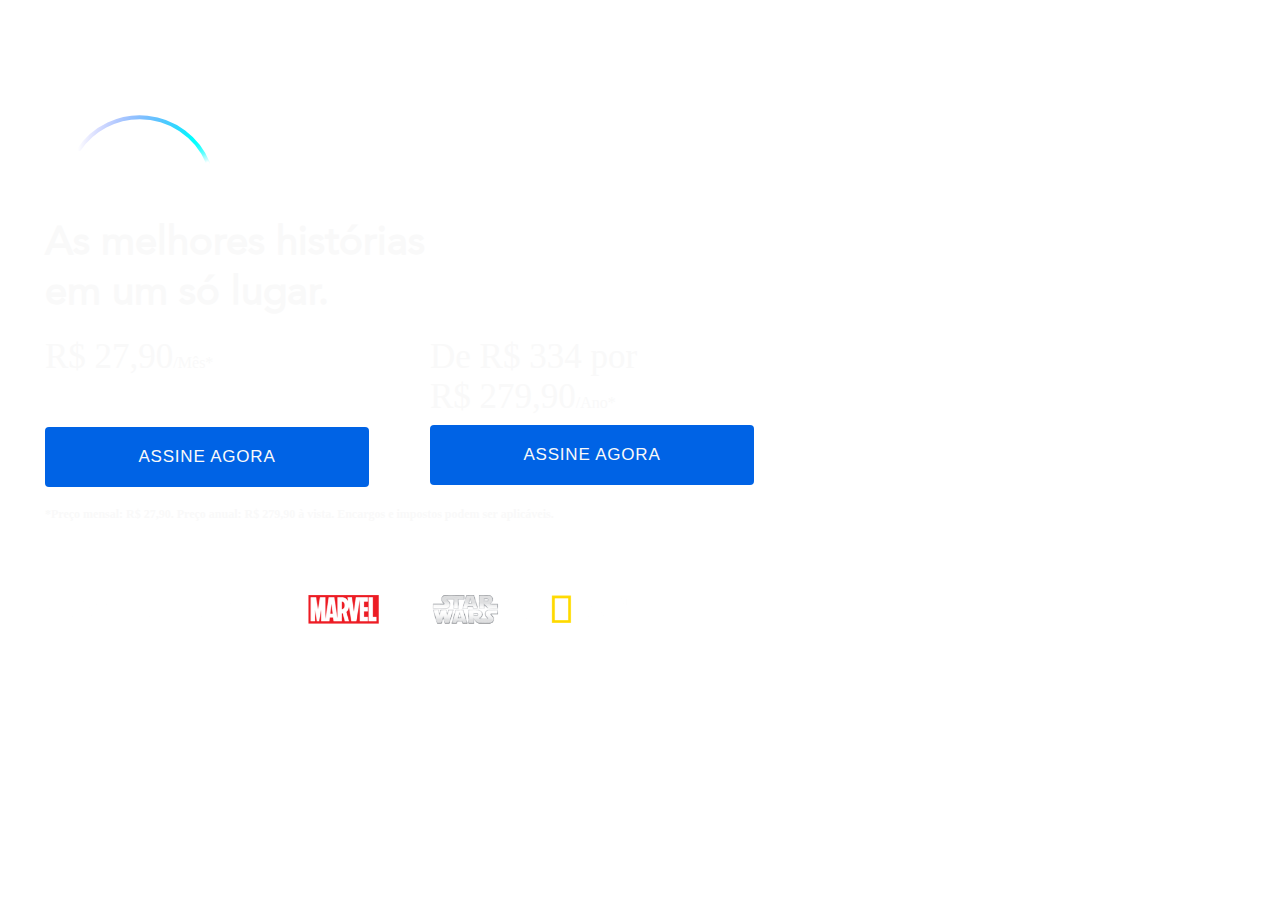
==== Design Clonados/DisneyPlus/index.html @ efe99da7 "Iniciando Clonagem do site da DisneyPlus" ====
<!DOCTYPE html>
<html lang="pt-br">
<head>
    <meta charset="UTF-8">
    <meta http-equiv="X-UA-Compatible" content="IE=edge">
    <meta name="viewport" content="width=device-width, initial-scale=1.0">
    <title>Disney+ | O melhor da Disney, Marvel, Pixar, Star Wars e National Geographic em um só lugar.</title>
    <link rel="shortcut icon" href="https://prod-static.disney-plus.net/us-west-2/prod/disneyplus/favicons/favicon.ico">
    <link rel="stylesheet" href="style.css">
</head>
<body>
    <header></header>
    
    <div class="container-herois">
        <img class="logo" src="img/logo-nopad.svg" alt="logo-disney">
        <h1>As melhores histórias em um só lugar.</h1>
        <div class="container-preços">
            <div class="mensal">
                <span>R$ 27,90</span>/Mês*
                <button class="assinar">Assine agora</button>
            </div>
            <div class="anual">
                <span>De R$ 334 por R$ 279,90</span>/Ano*
                    <button  class="assinar">Assine agora</button>
            </div>
        </div>
        <h4>*Preço mensal: R$ 27,90. Preço anual: R$ 279,90 à vista. Encargos e impostos podem ser aplicáveis.</h4>
        <img class="franchise" src="img/disney-franchise-logos.png" alt="logos da disney">
    </div>
</body>
</html>
---- Design Clonados/DisneyPlus/style.css ----
@font-face {
    font-family: "Avenir Roman";
    src: url(img/avenir-roman.ttf);
}

*{
    margin: 0;
    padding: 0;
    /* background-color: #040714; */
}
 
body{
    margin-top: 30px;
    color: #f9f9f9;
    background: url('https://cannonball-cdn.bamgrid.com/assets/originals/5BrandsNew_Desktop_BPO_(1)-1.jpg') no-repeat top center;
    background-size: cover;
}

.logo{
    max-width: 180px;
}

.container-herois{
    padding-left: 45px;
    margin-top: 115px;

    /* display: grid;
    align-items: center;
    justify-content: center; */
}

.franchise{
    margin-top: 30px;
    max-width: 600px;
}

.container-preços{
    display: flex;
    margin: 20px;
    margin-left: 0;
}

.mensal{
    width: 350px;
    margin-right: 35px;
}

.mensal span{
    font-size: 35px;
    font-weight: 400;   
}

.mensal button{
    width: 700px;
    height: 60px;
    margin-top: 50px;
    background-color: #0063E5;
    color: #f9f9f9;
    border: 1px solid transparent;
    letter-spacing: .8px;
    font-size: 17px;
    padding: 11.5px 12px;
    text-transform: uppercase;
    cursor: pointer;
    border-radius: 4px;
    box-sizing: border-box;
    vertical-align: middle;
    font-weight: 400;   
}

.anual{
    width: 250px;   
}

.anual span{
    font-size: 35px;
}

.anual button{
    width: 700px;
    height: 60px;
    margin-top: 8px;
    background-color: #0063E5;
    color: #f9f9f9;
    border: 1px solid transparent;
    letter-spacing: .8px;
    font-size: 17px;
    padding: 11.5px 12px;
    text-transform: uppercase;
    cursor: pointer;
    border-radius: 4px;
    box-sizing: border-box;
    vertical-align: middle;
    font-weight: 400;
}

button{
text-decoration: none;
max-width: 324px;
height: 50px;
}


h4{
    font-size: 12px;
    margin-bottom: 40px;
}

h1{
    font-family: "Avenir Roman", Arial, Helvetica, sans-serif;
    font-size: 40px;
    max-width: 400px;
    line-height: 50px;
    color: #f9f9f9;
}
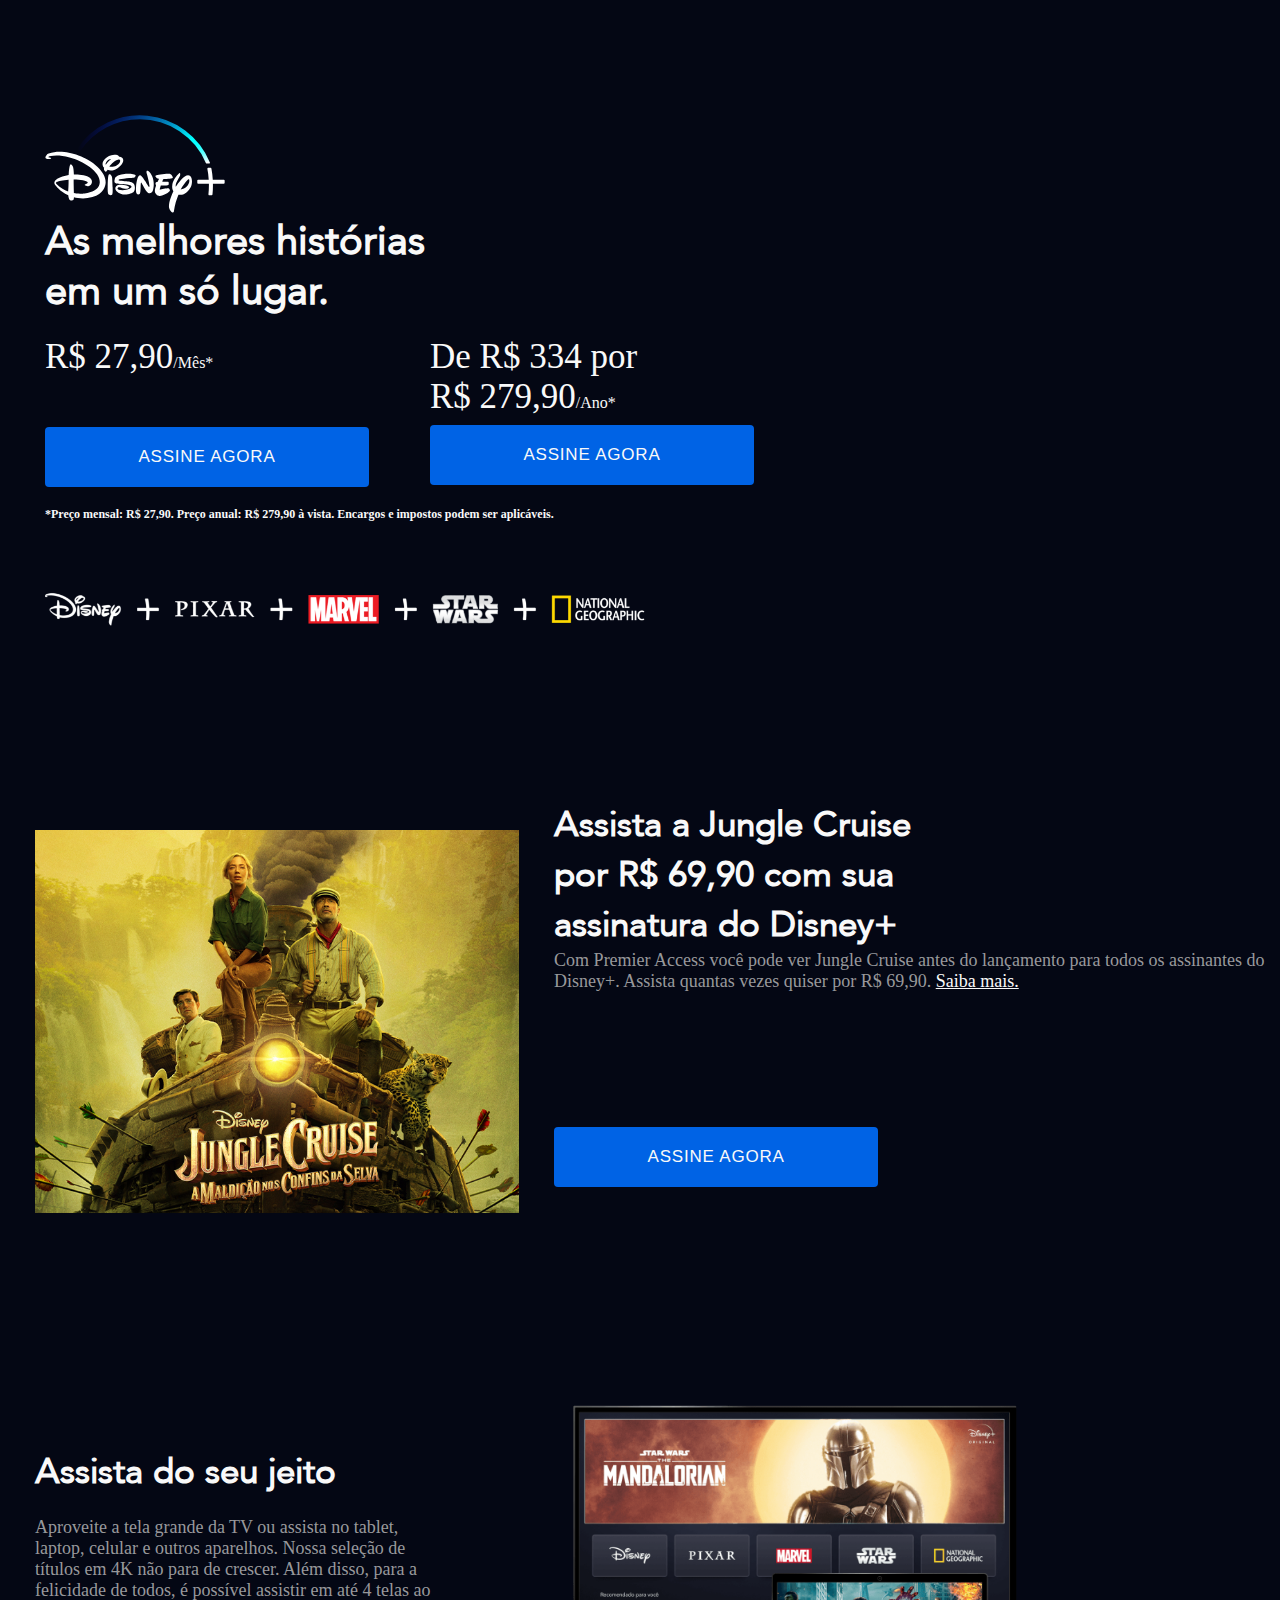
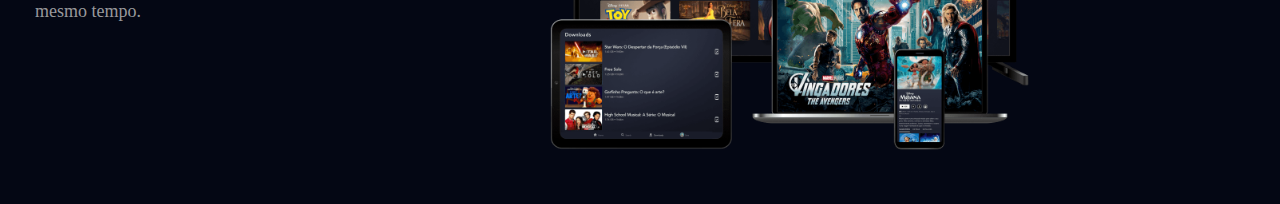
==== commit f5f546e0: "Implementado duas sections Premier e Devices" ====
--- a/Design Clonados/DisneyPlus/index.html
+++ b/Design Clonados/DisneyPlus/index.html
@@ -27,5 +27,27 @@
         <h4>*Preço mensal: R$ 27,90. Preço anual: R$ 279,90 à vista. Encargos e impostos podem ser aplicáveis.</h4>
         <img class="franchise" src="img/disney-franchise-logos.png" alt="logos da disney">
     </div>
+
+    <div class="container-premier">
+        <div class="img-premier">
+            <img src="img/premier.jpg" alt="premier-img">
+        </div>
+        <div class="descricao-premier">
+            <h1>Assista a Jungle Cruise por R$ 69,90 com sua assinatura do Disney+</h1>
+            <p>Com Premier Access você pode ver Jungle Cruise antes do lançamento para todos os assinantes do Disney+. Assista quantas vezes quiser por R$ 69,90. <a href="#">Saiba mais.</a></p>
+            <button>Assine agora</button>
+        </div>
+    </div>
+
+    <div class="container-devices">
+        <div class="descricao-devices">
+            <h1>Assista do seu jeito</h1>
+            <p>Aproveite a tela grande da TV ou assista no tablet, laptop, celular e outros aparelhos. Nossa seleção de títulos em 4K não para de crescer. Além disso, para a felicidade de todos, é possível assistir em até 4 telas ao mesmo tempo.</p>
+        </div>
+        <div class="img-devices">
+            <img src="img/devices.png" alt="devices-img">
+        </div>
+    </div>
+
 </body>
 </html>--- a/Design Clonados/DisneyPlus/style.css
+++ b/Design Clonados/DisneyPlus/style.css
@@ -13,7 +13,8 @@
     margin-top: 30px;
     color: #f9f9f9;
     background: url('https://cannonball-cdn.bamgrid.com/assets/originals/5BrandsNew_Desktop_BPO_(1)-1.jpg') no-repeat top center;
-    background-size: cover;
+    background-size: 100%;
+    background-color: #040714;
 }
 
 .logo{
@@ -23,11 +24,13 @@
 .container-herois{
     padding-left: 45px;
     margin-top: 115px;
+    margin-bottom: 100px;
 
     /* display: grid;
     align-items: center;
     justify-content: center; */
 }
+
 
 .franchise{
     margin-top: 30px;
@@ -107,10 +110,103 @@
 }
 
 h1{
-    font-family: "Avenir Roman", Arial, Helvetica, sans-serif;
+    font-family: "Avenir Roman", sans-serif;
     font-size: 40px;
     max-width: 400px;
     line-height: 50px;
     color: #f9f9f9;
 }
 
+
+.container-premier{
+    background-color: #040714;
+    display:flex;
+    margin-bottom: 50px;
+}
+
+.img-premier{
+    margin-top: 100px;
+    margin-left: 35px;
+
+}
+
+.descricao-premier{
+    display: inline-block;
+    align-items: center;
+    justify-content: center;
+    margin-top: 70px;
+    margin-left: 35px;
+}
+
+.img-premier img{
+    max-height: 383px;
+}
+
+.descricao-premier h1{
+    font-size: 35px;
+}
+
+.descricao-premier p{
+    font-size: 18px;
+    color: hsla(0,0%,75.3%,.8);
+}
+
+.descricao-premier a{
+    color: #f9f9f9;
+}
+
+
+.descricao-premier button{
+    width: 700px;
+    height: 60px;
+    margin-top: 135px;
+    background-color: #0063E5;
+    color: #f9f9f9;
+    border: 1px solid transparent;
+    letter-spacing: .8px;
+    font-size: 17px;
+    padding: 11.5px 12px;
+    text-transform: uppercase;
+    cursor: pointer;
+    border-radius: 4px;
+    box-sizing: border-box;
+    vertical-align: middle;
+    font-weight: 400;   
+}
+
+.container-devices{
+    background-color: #040714;
+    display:flex;
+    margin-bottom: 50px;
+}
+
+.img-devices{
+    margin-top: 100px;
+    margin-left: 35px;
+
+}
+
+.descricao-devices{
+    display: inline-block;
+    align-items: center;
+    justify-content: center;
+    margin-top: 180px;
+    margin-left: 35px;
+}
+
+.img-devices img{
+    max-height: 383px;
+    margin-left: 80px;
+}
+
+.descricao-devices h1{
+    font-size: 35px;
+    margin-bottom: 20px;
+}
+
+.descricao-devices p{
+    font-size: 18px;
+    max-width: 400px;
+    color: hsla(0,0%,75.3%,.8);
+}
+
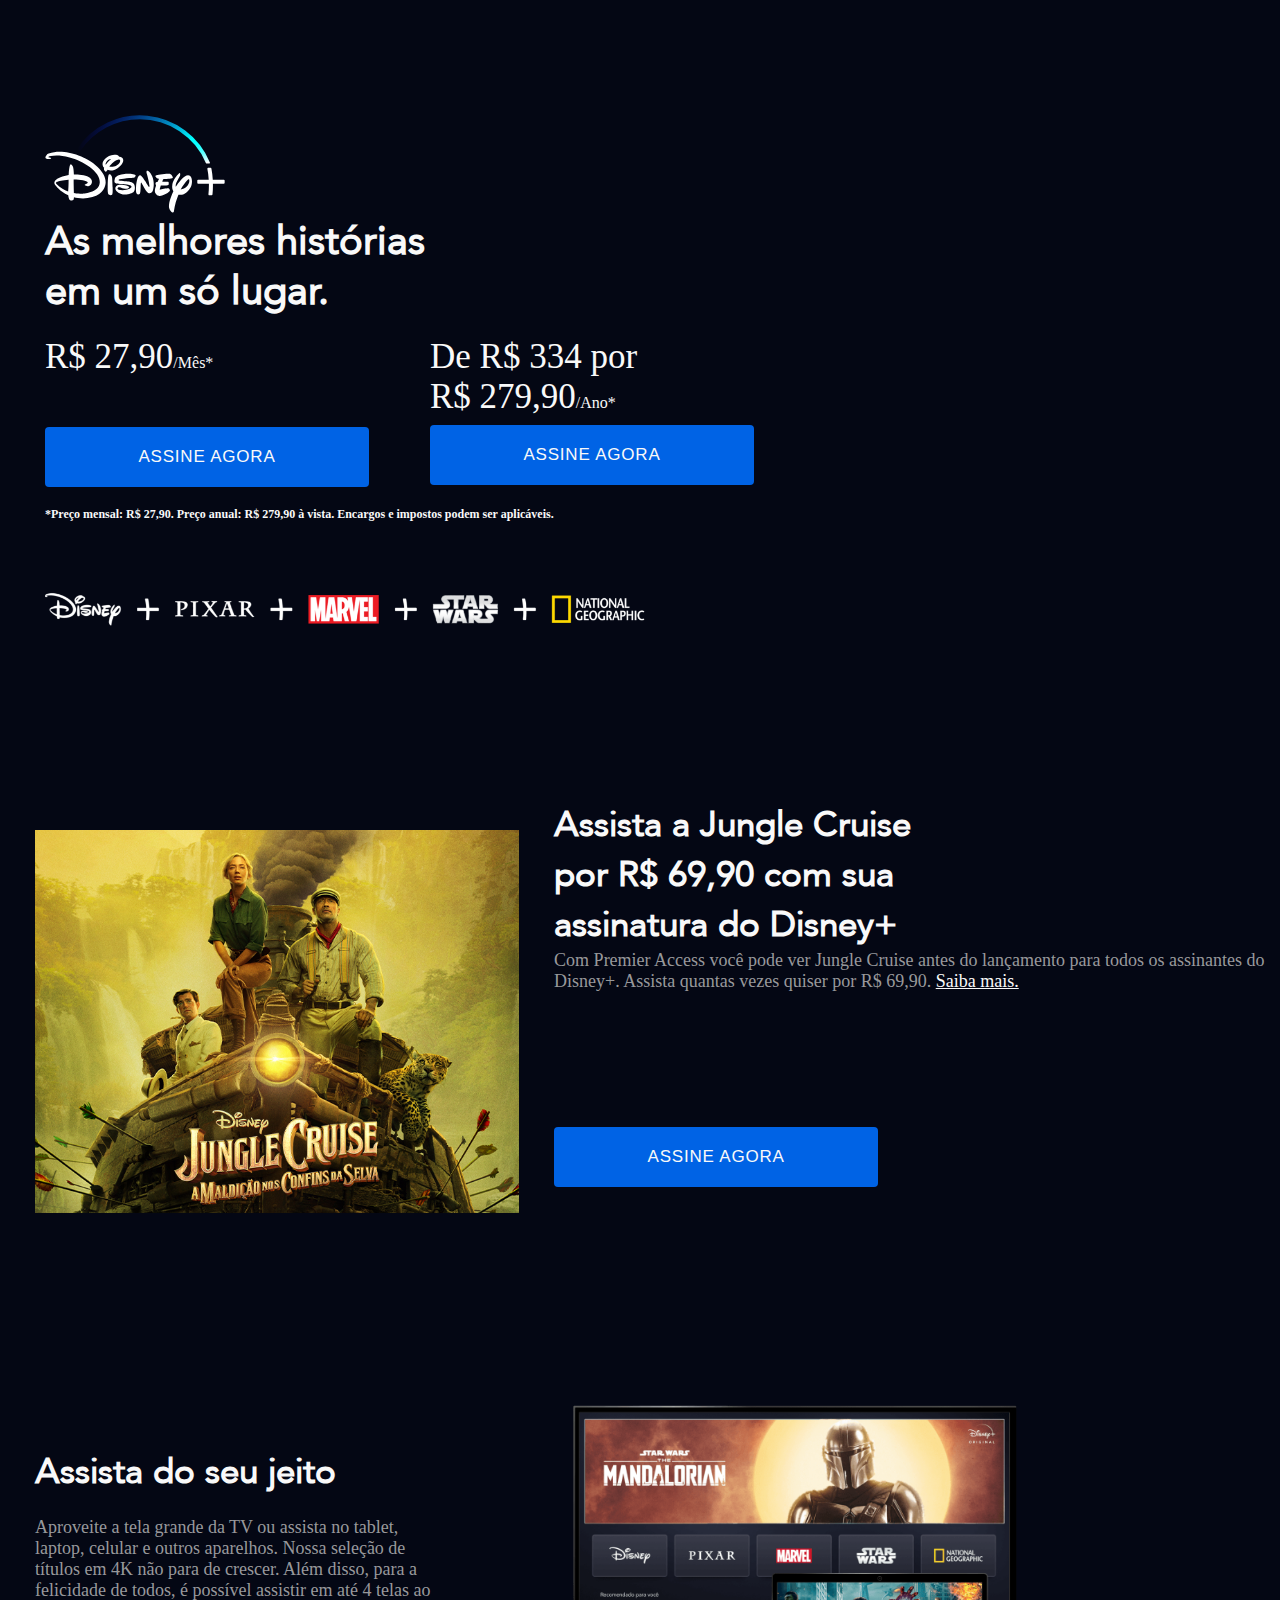
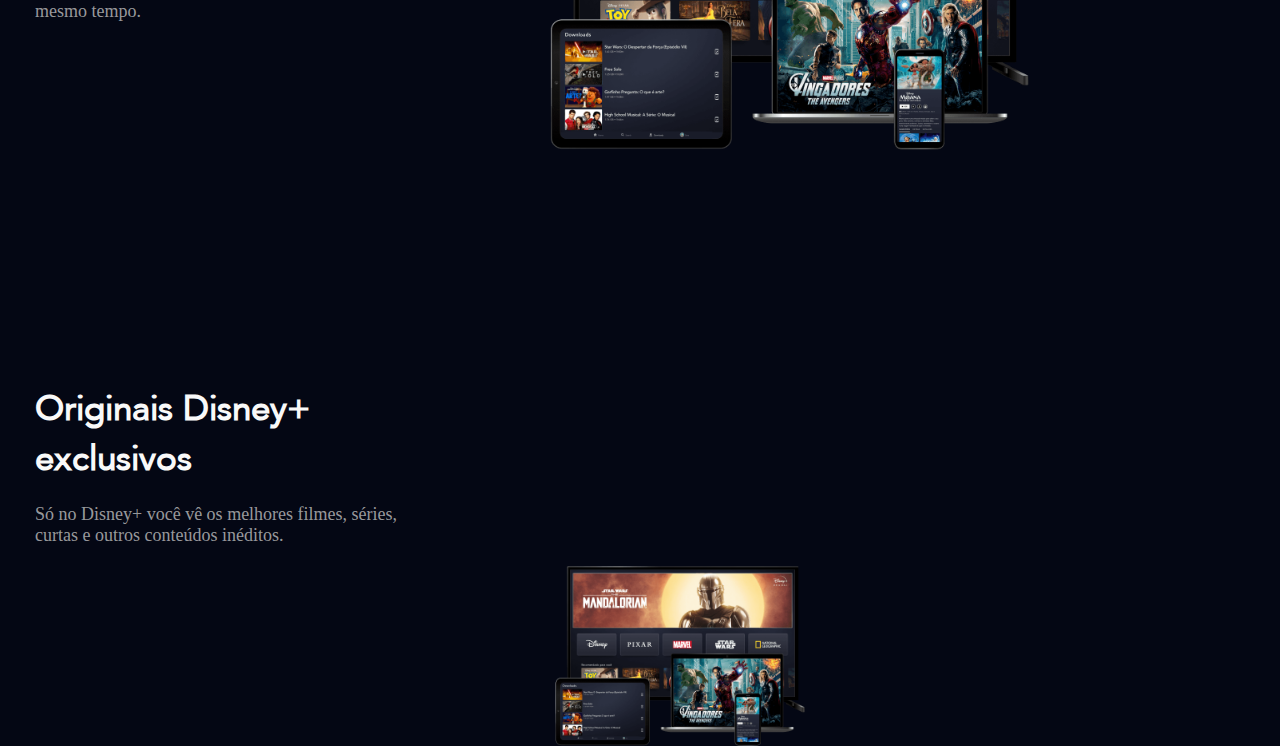
==== commit 850485a4: "Adicionando section exclusives" ====
--- a/Design Clonados/DisneyPlus/index.html
+++ b/Design Clonados/DisneyPlus/index.html
@@ -49,5 +49,17 @@
         </div>
     </div>
 
+    <div class="container-exclusives">
+        <div class="descricao-exclusives">
+            <h1>Originais Disney+ exclusivos</h1>
+            <p>Só no Disney+ você vê os melhores filmes, séries, curtas e outros conteúdos inéditos.</p>
+        </div>
+        <div class="img-exclusives">
+            <img src="img/devices.png" alt="devices-img">
+        </div>
+    </div>
+
+
+
 </body>
 </html>--- a/Design Clonados/DisneyPlus/style.css
+++ b/Design Clonados/DisneyPlus/style.css
@@ -210,3 +210,39 @@
     color: hsla(0,0%,75.3%,.8);
 }
 
+.container-exclusives{
+    background-color: #040714;
+    display:inline;
+    margin-bottom: 50px;
+}
+
+.img-exclusives{
+    display: grid;
+    align-items: center;
+    justify-content: center;
+}
+
+.descricao-exclusives{
+    display: inline-block;
+    align-items: center;
+    justify-content: center;
+    margin-top: 180px;
+    margin-left: 35px;
+}
+
+.img-exclusives img{
+    max-height: 200px;
+    margin-left: 80px;
+}
+
+.descricao-exclusives h1{
+    font-size: 35px;
+    margin-bottom: 20px;
+}
+
+.descricao-exclusives p{
+    font-size: 18px;
+    max-width: 400px;
+    color: hsla(0,0%,75.3%,.8);
+}
+
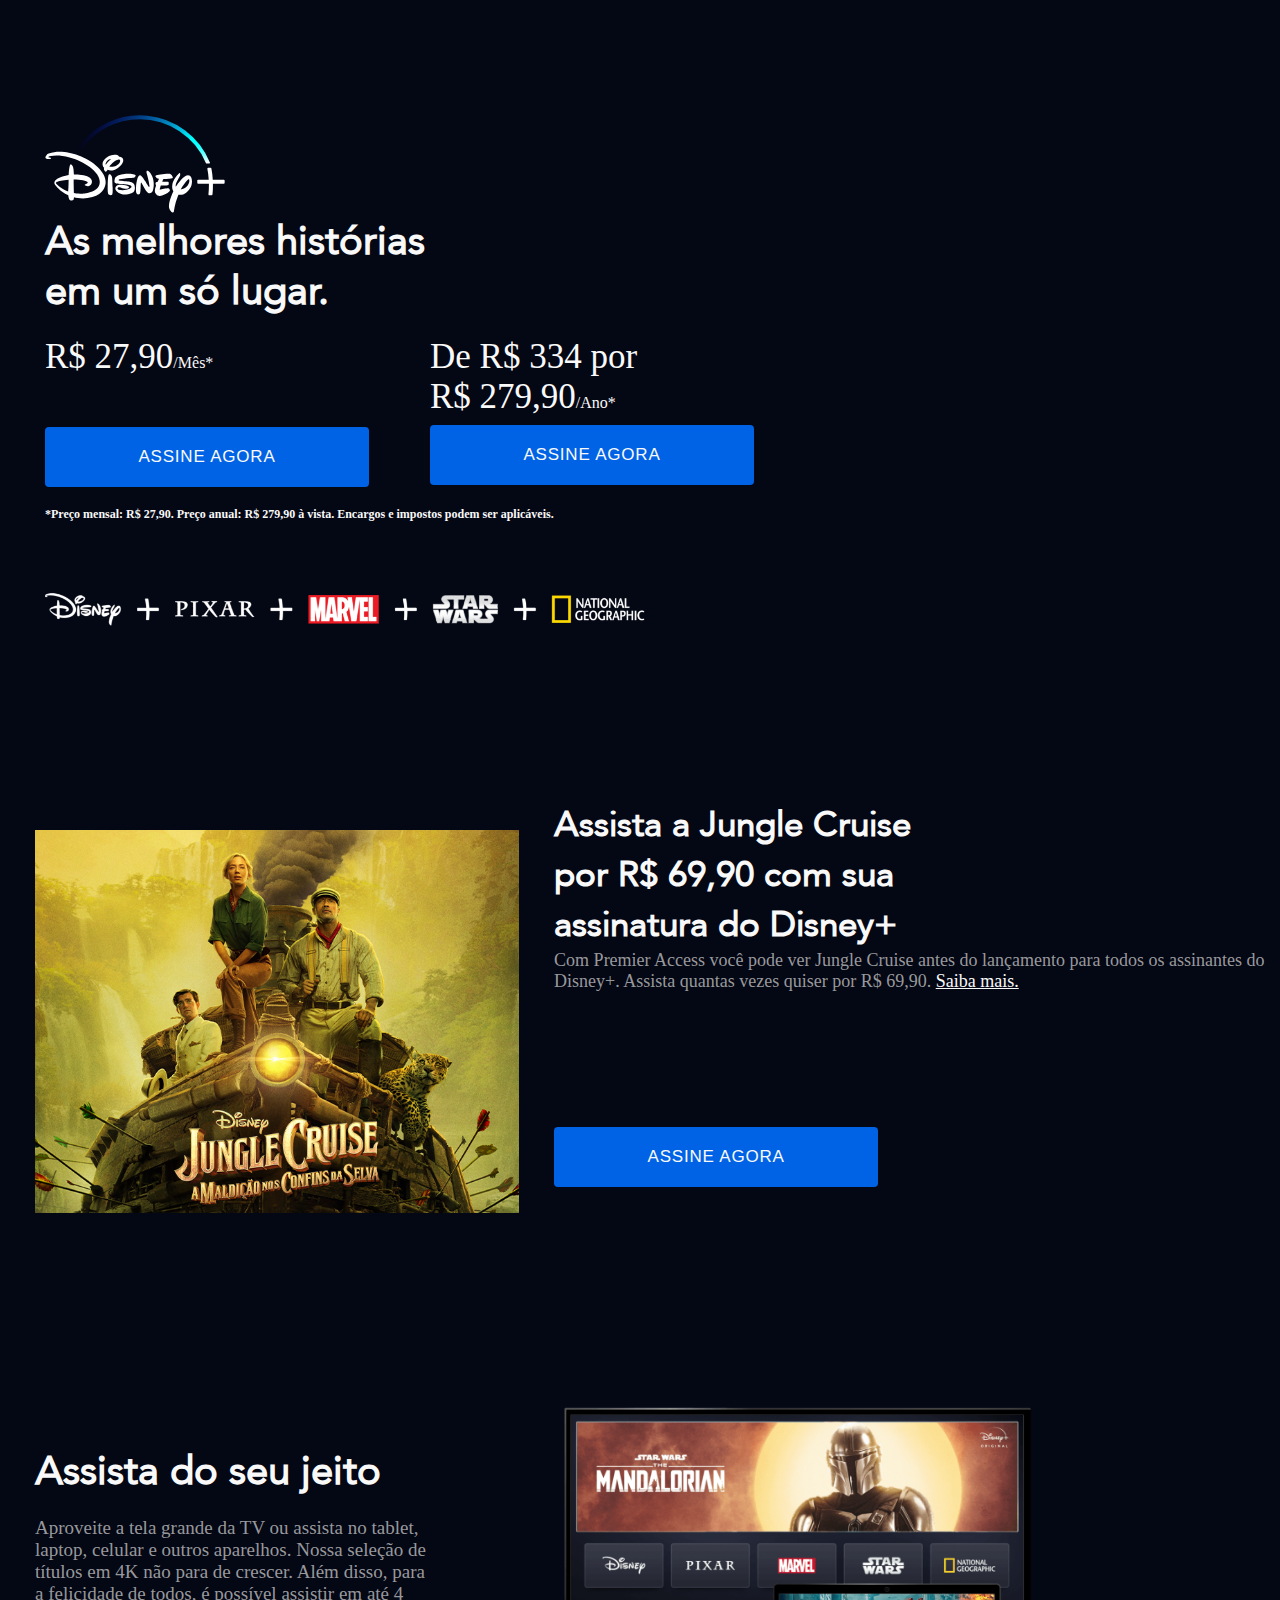
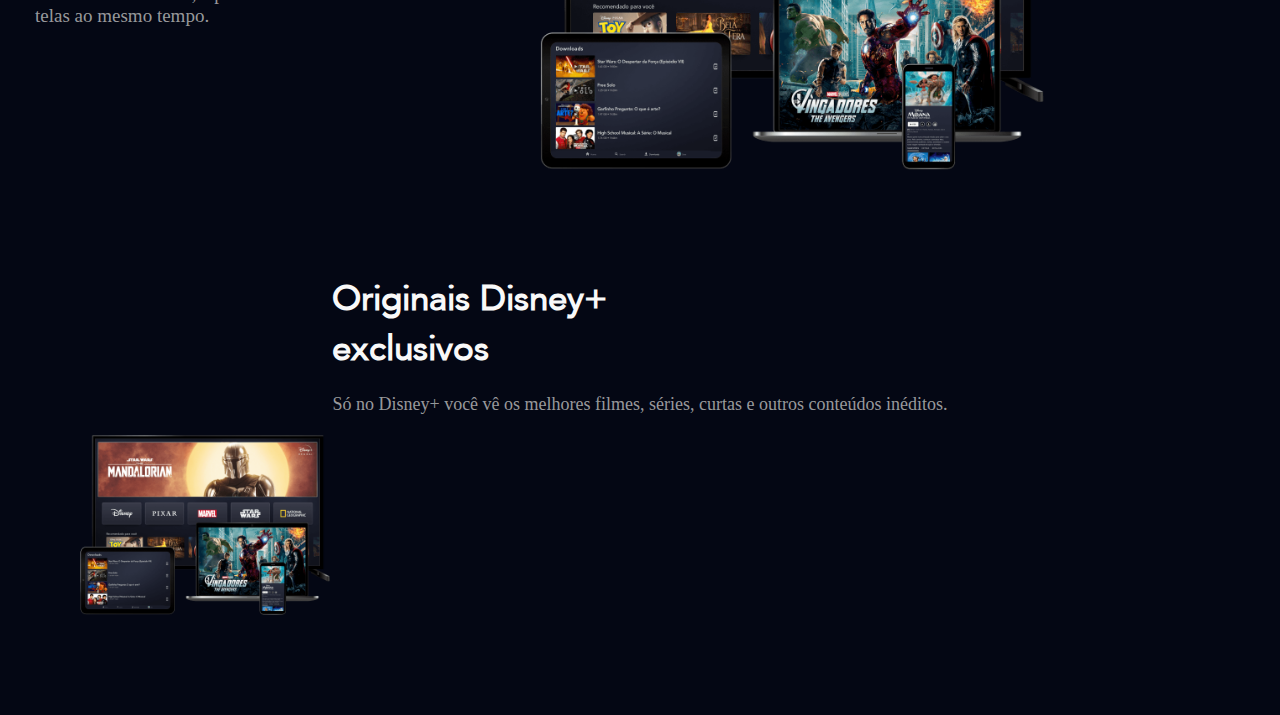
==== commit 10cc6d07: "Ajustando a section exclusives" ====
--- a/Design Clonados/DisneyPlus/index.html
+++ b/Design Clonados/DisneyPlus/index.html
@@ -58,8 +58,5 @@
             <img src="img/devices.png" alt="devices-img">
         </div>
     </div>
-
-
-
 </body>
 </html>--- a/Design Clonados/DisneyPlus/style.css
+++ b/Design Clonados/DisneyPlus/style.css
@@ -177,13 +177,12 @@
 .container-devices{
     background-color: #040714;
     display:flex;
-    margin-bottom: 50px;
+    margin-bottom: 100px;
 }
 
 .img-devices{
     margin-top: 100px;
-    margin-left: 35px;
-
+    margin-left: 75px;
 }
 
 .descricao-devices{
@@ -195,39 +194,34 @@
 }
 
 .img-devices img{
-    max-height: 383px;
-    margin-left: 80px;
+    max-height: 403px;
+    margin-left: 30px;
 }
 
 .descricao-devices h1{
-    font-size: 35px;
+    font-size: 40px;
     margin-bottom: 20px;
 }
 
 .descricao-devices p{
-    font-size: 18px;
+    font-size: 19px;
     max-width: 400px;
     color: hsla(0,0%,75.3%,.8);
 }
 
 .container-exclusives{
     background-color: #040714;
-    display:inline;
-    margin-bottom: 50px;
+    margin-bottom: 100px;
 }
 
 .img-exclusives{
     display: grid;
+}
+
+.descricao-exclusives{
+    display: grid;
     align-items: center;
     justify-content: center;
-}
-
-.descricao-exclusives{
-    display: inline-block;
-    align-items: center;
-    justify-content: center;
-    margin-top: 180px;
-    margin-left: 35px;
 }
 
 .img-exclusives img{
@@ -242,7 +236,6 @@
 
 .descricao-exclusives p{
     font-size: 18px;
-    max-width: 400px;
     color: hsla(0,0%,75.3%,.8);
 }
 
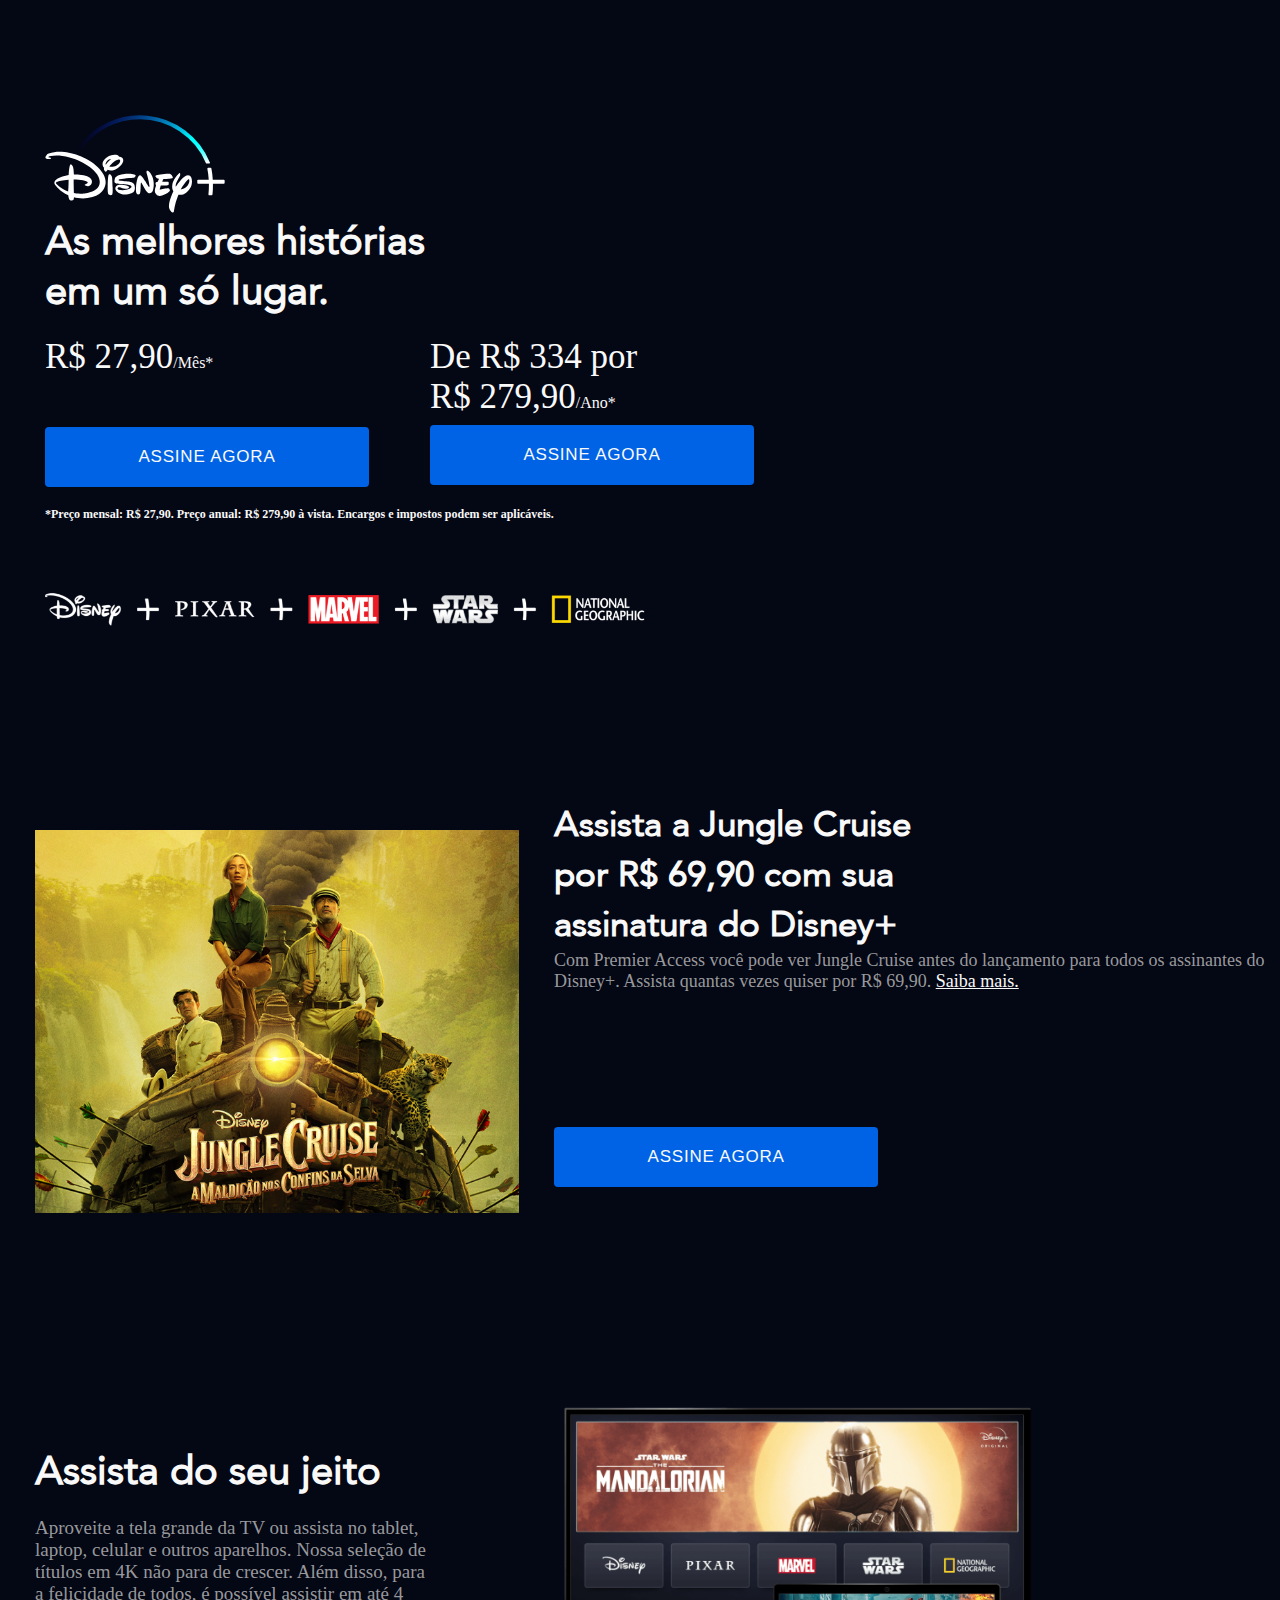
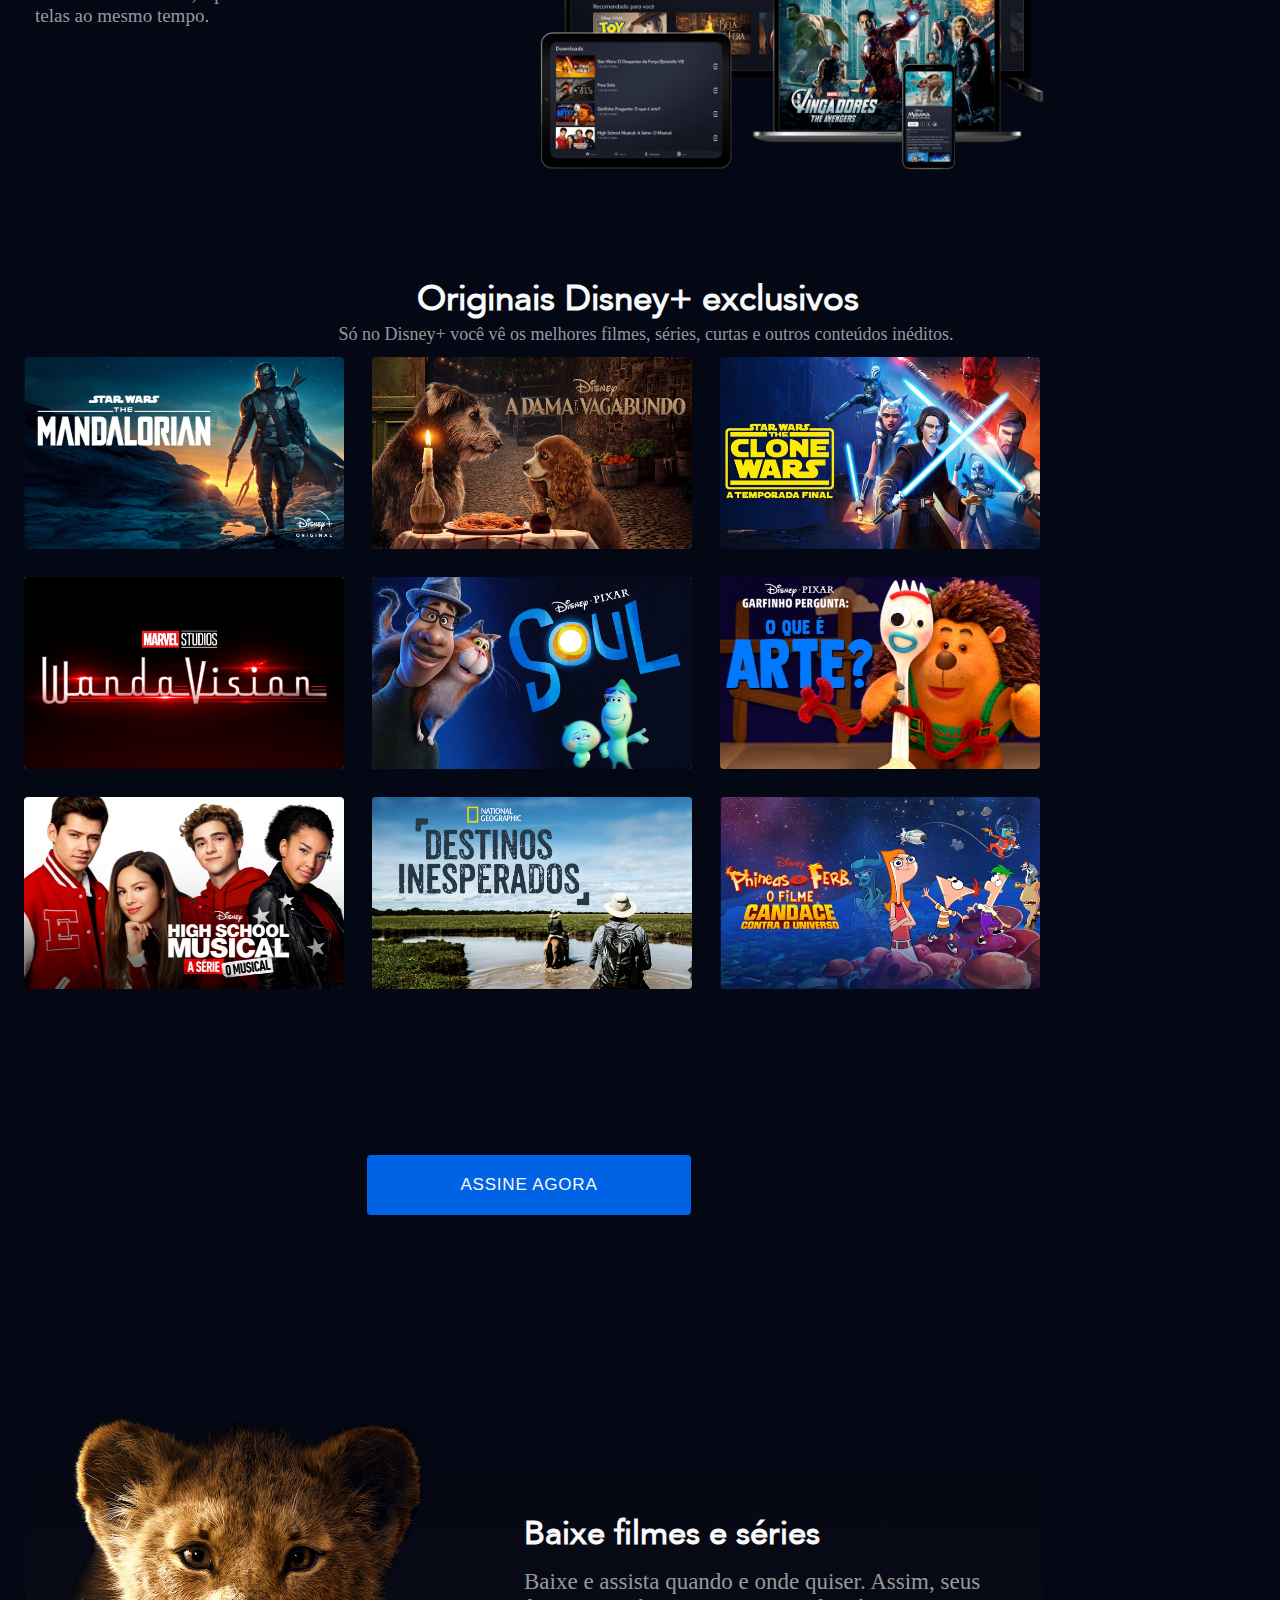
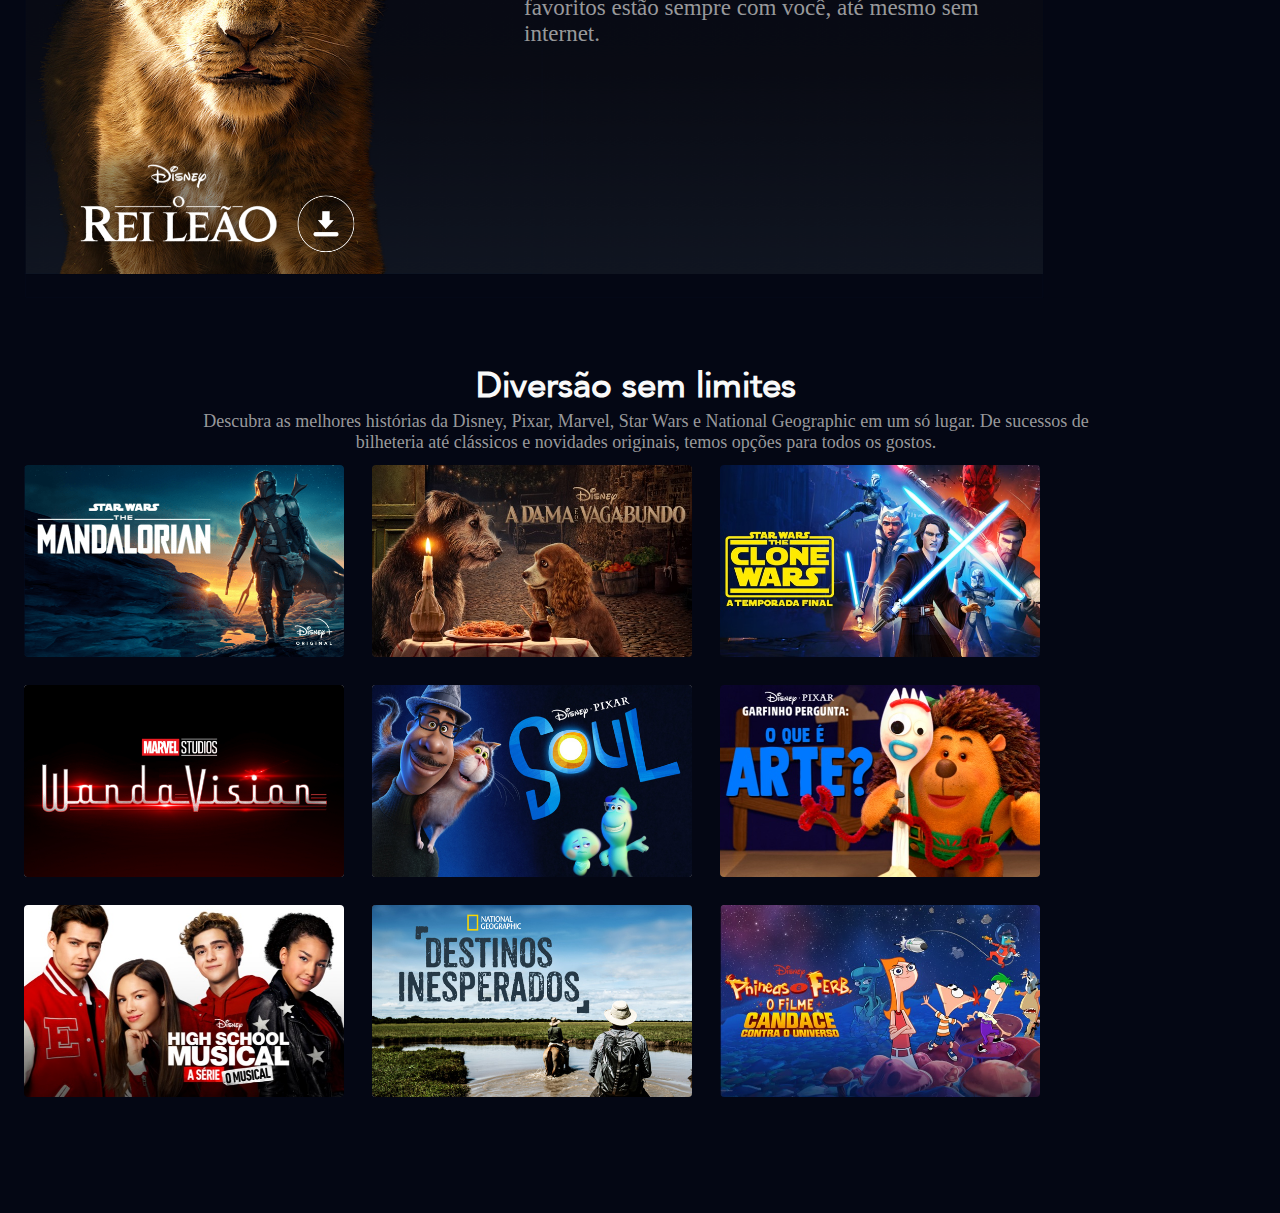
==== commit d1227e0d: "Implementado sections (Exclusives, Download e Diversão)" ====
--- a/Design Clonados/DisneyPlus/index.html
+++ b/Design Clonados/DisneyPlus/index.html
@@ -55,7 +55,40 @@
             <p>Só no Disney+ você vê os melhores filmes, séries, curtas e outros conteúdos inéditos.</p>
         </div>
         <div class="img-exclusives">
-            <img src="img/devices.png" alt="devices-img">
+            <img src="img/exclusive1.png"alt="exclusive1-img">
+            <img src="img/exclusive2.jpg" alt="exclusive2-img">
+            <img src="img/exclusive3.jpg" alt="exclusive3-img">
+            <img src="img/exclusive4.jpg" alt="exclusive4-img">
+            <img src="img/exclusive5.jpg" alt="exclusive5-img">
+            <img src="img/exclusive6.jpg" alt="exclusive6-img">
+            <img src="img/exclusive7.jpg" alt="exclusive7-img">
+            <img src="img/exclusive8.jpg" alt="exclusive8-img">
+            <img src="img/exclusive9.jpg" alt="exclusive9-img">
+        </div>
+        <button  class="assinar">Assine agora</button>
+    </div>
+
+    <div class="container-download">
+        <img src="img/backleao.png" alt="fundo-leao">
+        <h1>Baixe filmes e séries</h1>
+        <p>Baixe e assista quando e onde quiser. Assim, seus favoritos estão sempre com você, até mesmo sem internet.</p>
+    </div>
+
+    <div class="container-diversao">
+        <div class="descricao-diversao">
+            <h1>Diversão sem limites</h1>
+            <p>Descubra as melhores histórias da Disney, Pixar, Marvel, Star Wars e National Geographic em um só lugar. De sucessos de bilheteria até clássicos e novidades originais, temos opções para todos os gostos.</p>
+        </div>
+        <div class="img-diversao">
+            <img src="img/exclusive1.png"alt="exclusive1-img">
+            <img src="img/exclusive2.jpg" alt="exclusive2-img">
+            <img src="img/exclusive3.jpg" alt="exclusive3-img">
+            <img src="img/exclusive4.jpg" alt="exclusive4-img">
+            <img src="img/exclusive5.jpg" alt="exclusive5-img">
+            <img src="img/exclusive6.jpg" alt="exclusive6-img">
+            <img src="img/exclusive7.jpg" alt="exclusive7-img">
+            <img src="img/exclusive8.jpg" alt="exclusive8-img">
+            <img src="img/exclusive9.jpg" alt="exclusive9-img">
         </div>
     </div>
 </body>
--- a/Design Clonados/DisneyPlus/style.css
+++ b/Design Clonados/DisneyPlus/style.css
@@ -212,26 +212,30 @@
 .container-exclusives{
     background-color: #040714;
     margin-bottom: 100px;
+    margin-left: 12px;
 }
 
 .img-exclusives{
-    display: grid;
+    display: inline;
 }
 
 .descricao-exclusives{
     display: grid;
     align-items: center;
     justify-content: center;
+    text-align: center;
 }
 
 .img-exclusives img{
-    max-height: 200px;
-    margin-left: 80px;
+    max-width: 320px;
+    margin: 12px;
+    border-radius: 4px;
 }
 
 .descricao-exclusives h1{
     font-size: 35px;
-    margin-bottom: 20px;
+    max-width: 600px;
+    justify-content: center;
 }
 
 .descricao-exclusives p{
@@ -239,3 +243,85 @@
     color: hsla(0,0%,75.3%,.8);
 }
 
+.container-exclusives button{
+    width: 700px;
+    height: 60px;
+    margin-top: 150px;
+    margin-left: 355px;
+    background-color: #0063E5;
+    color: #f9f9f9;
+    border: 1px solid transparent;
+    letter-spacing: .8px;
+    font-size: 17px;
+    padding: 11.5px 12px;
+    text-transform: uppercase;
+    cursor: pointer;
+    border-radius: 4px;
+    box-sizing: border-box;
+    vertical-align: middle;
+    font-weight: 400;
+}
+
+.container-download{
+    background-color: #040714;
+    margin: 24px;
+    display: inline-block;
+    position: relative;
+}
+
+.container-download h1{
+    font-size: 33px;
+    position: absolute;
+    top: 170px;
+    margin-left: 500px;
+}
+
+.container-download p{
+    font-size: 23px;
+    position: absolute;
+    top: 230px;
+    margin-left: 500px;
+    width: 510px;
+    color: hsla(0,0%,75.3%,.8);
+}
+
+.container-download img{
+    max-width: 1020px;
+}
+
+
+
+.container-diversao{
+    background-color: #040714;
+    margin-bottom: 100px;
+    margin-left: 12px;
+}
+
+.img-diversao{
+    display: inline;
+}
+
+.descricao-diversao{
+    display: grid;
+    align-items: center;
+    justify-content: center;
+    text-align: center;
+}
+
+.img-diversao img{
+    max-width: 320px;
+    margin: 12px;
+    border-radius: 4px;
+}
+
+.descricao-diversao h1{
+    font-size: 35px;
+    max-width: 350px;
+    margin-left: 265px;
+}
+
+.descricao-diversao p{
+    font-size: 18px;
+    max-width: 900px;
+    color: hsla(0,0%,75.3%,.8);
+}
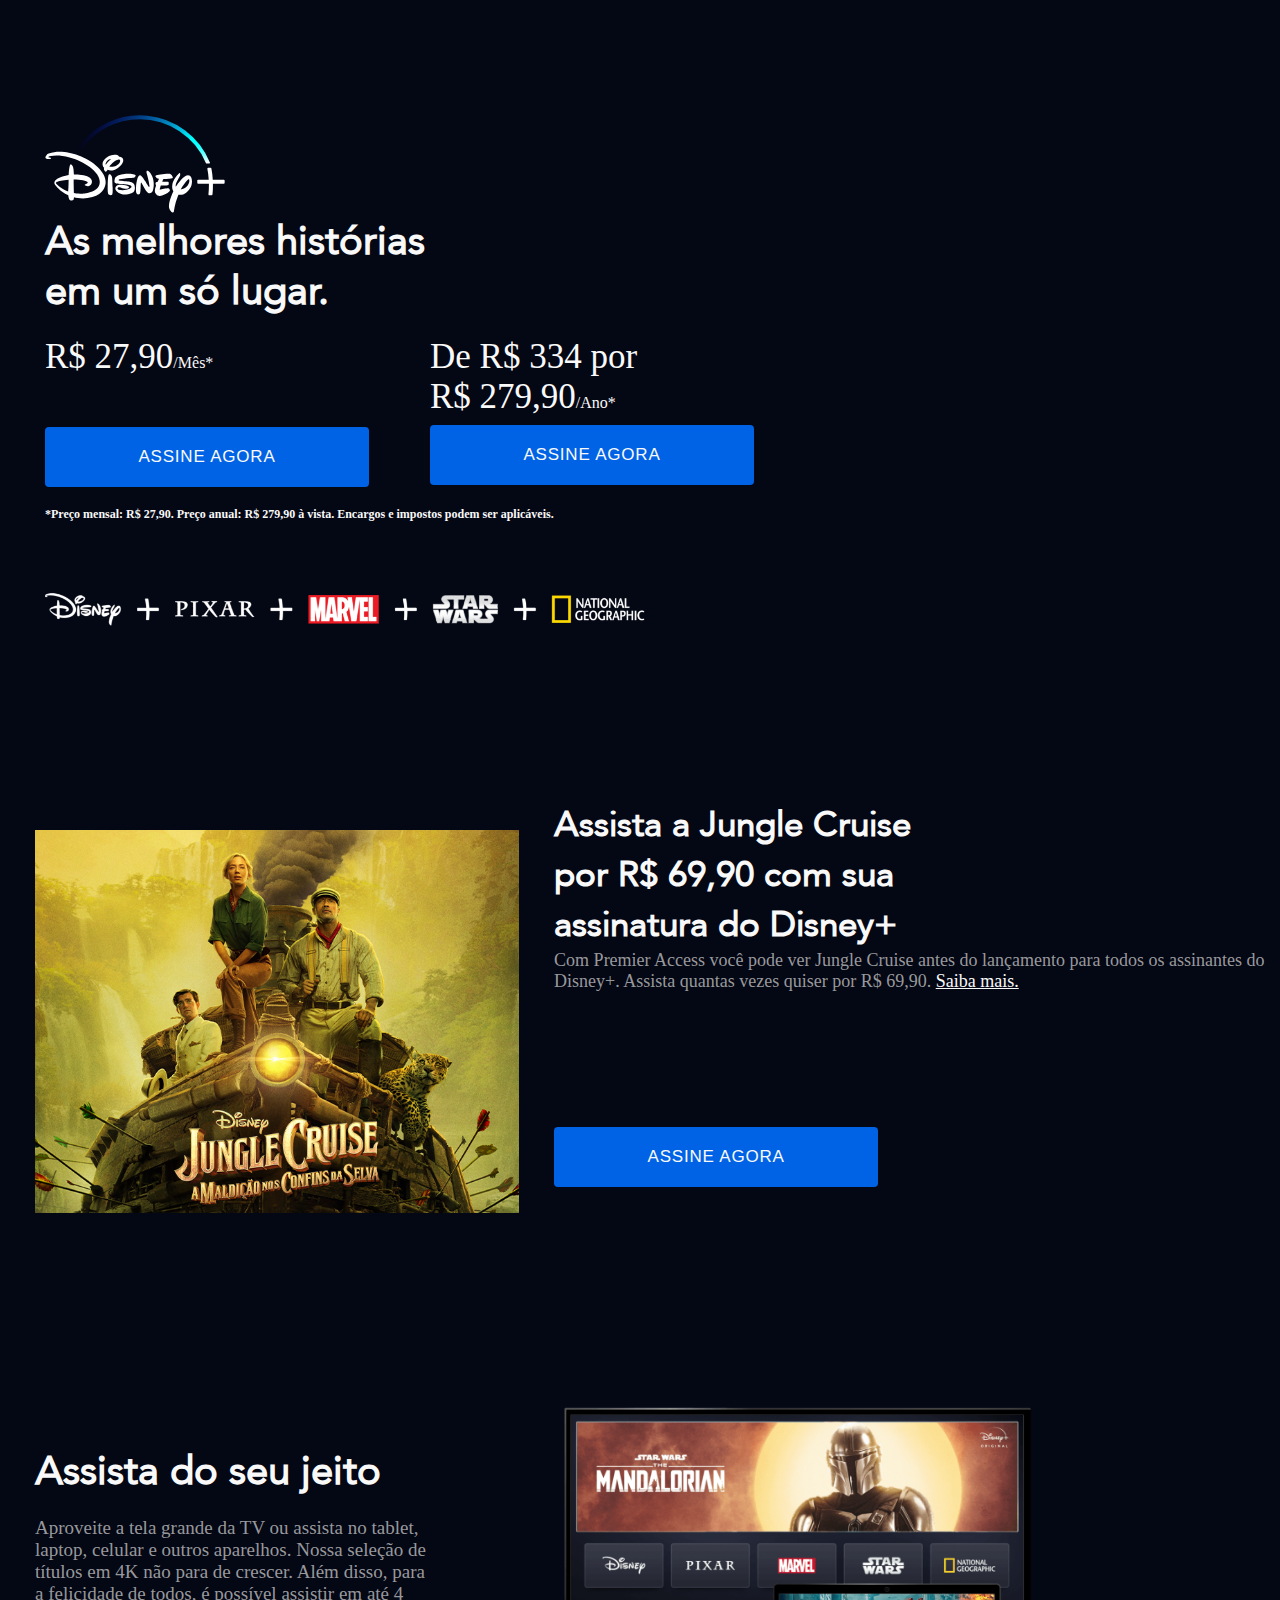
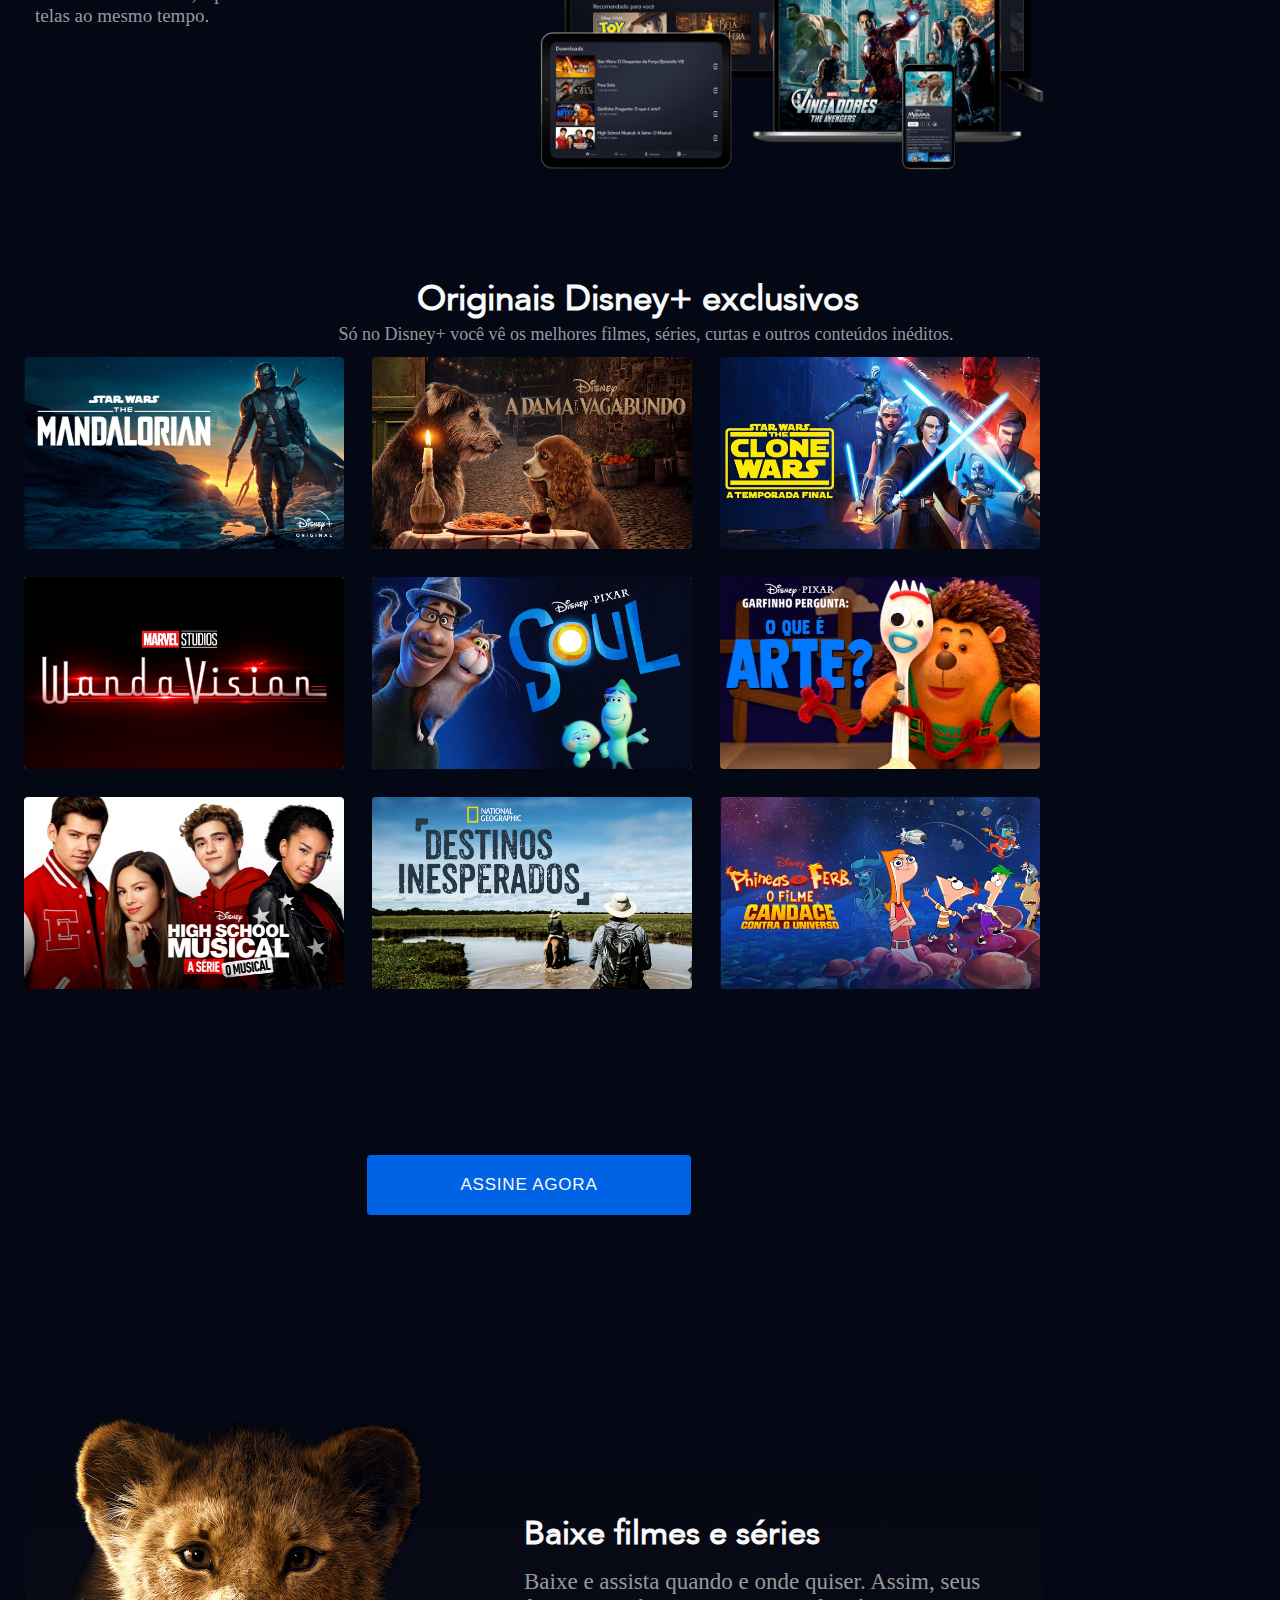
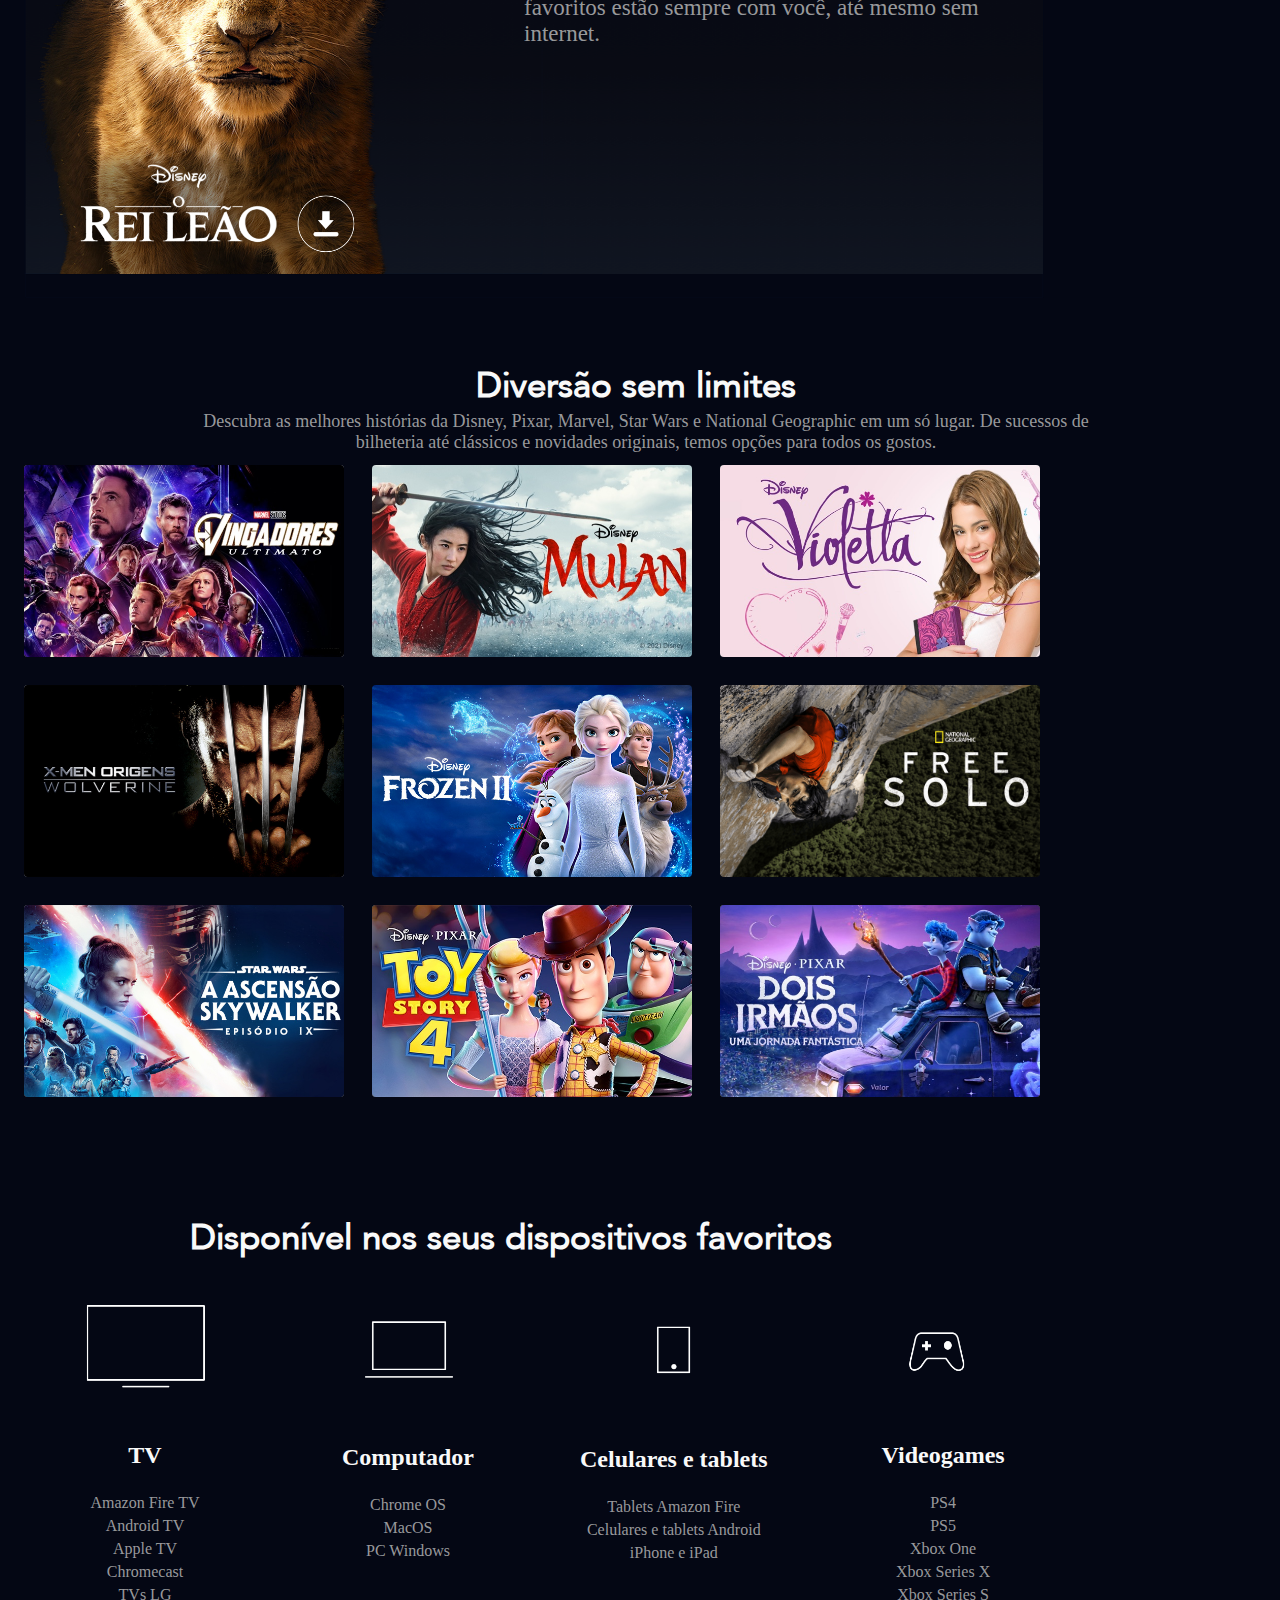
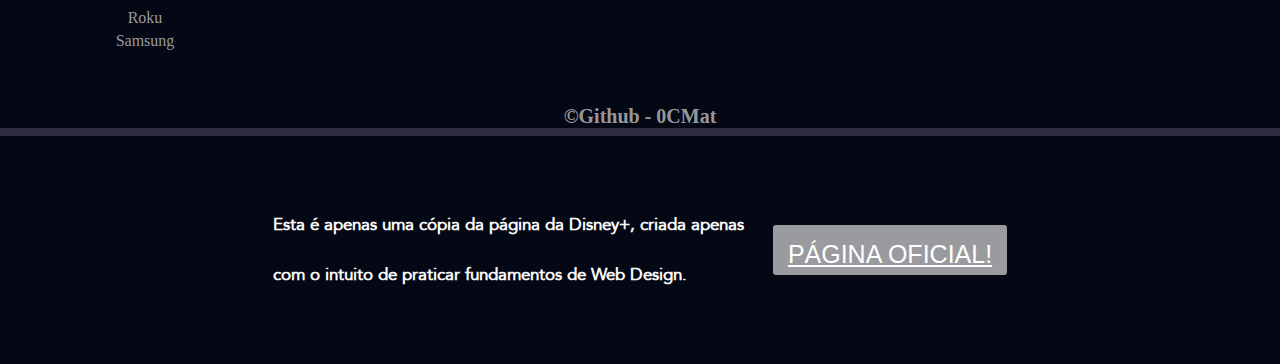
==== commit 59be64a2: "Finalizando Clonagem da página welcome" ====
--- a/Design Clonados/DisneyPlus/index.html
+++ b/Design Clonados/DisneyPlus/index.html
@@ -55,15 +55,15 @@
             <p>Só no Disney+ você vê os melhores filmes, séries, curtas e outros conteúdos inéditos.</p>
         </div>
         <div class="img-exclusives">
-            <img src="img/exclusive1.png"alt="exclusive1-img">
-            <img src="img/exclusive2.jpg" alt="exclusive2-img">
-            <img src="img/exclusive3.jpg" alt="exclusive3-img">
-            <img src="img/exclusive4.jpg" alt="exclusive4-img">
-            <img src="img/exclusive5.jpg" alt="exclusive5-img">
-            <img src="img/exclusive6.jpg" alt="exclusive6-img">
-            <img src="img/exclusive7.jpg" alt="exclusive7-img">
-            <img src="img/exclusive8.jpg" alt="exclusive8-img">
-            <img src="img/exclusive9.jpg" alt="exclusive9-img">
+            <img src="img/exclusives/exclusive1.png"alt="exclusive1-img">
+            <img src="img/exclusives/exclusive2.jpg" alt="exclusive2-img">
+            <img src="img/exclusives/exclusive3.jpg" alt="exclusive3-img">
+            <img src="img/exclusives/exclusive4.jpg" alt="exclusive4-img">
+            <img src="img/exclusives/exclusive5.jpg" alt="exclusive5-img">
+            <img src="img/exclusives/exclusive6.jpg" alt="exclusive6-img">
+            <img src="img/exclusives/exclusive7.jpg" alt="exclusive7-img">
+            <img src="img/exclusives/exclusive8.jpg" alt="exclusive8-img">
+            <img src="img/exclusives/exclusive9.jpg" alt="exclusive9-img">
         </div>
         <button  class="assinar">Assine agora</button>
     </div>
@@ -80,16 +80,66 @@
             <p>Descubra as melhores histórias da Disney, Pixar, Marvel, Star Wars e National Geographic em um só lugar. De sucessos de bilheteria até clássicos e novidades originais, temos opções para todos os gostos.</p>
         </div>
         <div class="img-diversao">
-            <img src="img/exclusive1.png"alt="exclusive1-img">
-            <img src="img/exclusive2.jpg" alt="exclusive2-img">
-            <img src="img/exclusive3.jpg" alt="exclusive3-img">
-            <img src="img/exclusive4.jpg" alt="exclusive4-img">
-            <img src="img/exclusive5.jpg" alt="exclusive5-img">
-            <img src="img/exclusive6.jpg" alt="exclusive6-img">
-            <img src="img/exclusive7.jpg" alt="exclusive7-img">
-            <img src="img/exclusive8.jpg" alt="exclusive8-img">
-            <img src="img/exclusive9.jpg" alt="exclusive9-img">
+            <img src="img/diversao/diversao1.jpg"alt="diversao1-img">
+            <img src="img/diversao/diversao2.jpg" alt="diversao2-img">
+            <img src="img/diversao/diversao3.jpg" alt="diversao3-img">
+            <img src="img/diversao/diversao4.jpg" alt="diversao4-img">
+            <img src="img/diversao/diversao5.jpg" alt="diversao5-img">
+            <img src="img/diversao/diversao6.jpg" alt="diversao6-img">
+            <img src="img/diversao/diversao7.jpg" alt="diversao7-img">
+            <img src="img/diversao/diversao8.jpg" alt="diversao8-img">
+            <img src="img/diversao/diversao9.jpg" alt="diversao9-img">
         </div>
     </div>
+
+    <div class="container-portabilidade">
+        <h1>Disponível nos seus dispositivos favoritos</h1>
+                <div class="img-ports">
+                    <img src="img/port/device-group-tv.png" alt="port-tv">
+                    <img src="img/port/device-group-computer.png" alt="port-pc">
+                    <img src="img/port/device-group-mobile-tablet.png" alt="port-celular">
+                    <img src="img/port/device-group-game-consoles.png" alt="port-videogame">
+                </div>
+            <div class="portabilidades">
+                <div class="port-tv">
+                        <h2>TV</h2>
+                            <p>Amazon Fire TV</p>
+                            <p>Android TV</p>
+                            <p>Apple TV</p>
+                            <p>Chromecast</p>
+                            <p>TVs LG</p>
+                            <p>Roku</p>
+                            <p>Samsung</p>
+                </div>
+                <div class="port-pc">
+                        <h2>Computador</h2>
+                            <p>Chrome OS</p>
+                            <p>MacOS</p>
+                            <p>PC Windows</p>
+                </div>
+                <div class="port-celular">
+                        <h2>Celulares e tablets</h2>
+                            <p>Tablets Amazon Fire</p>
+                            <p>Celulares e tablets Android</p>
+                            <p>iPhone e iPad</p>
+                </div>
+                <div class="port-videogame">
+                        <h2>Videogames</h2>
+                            <p>PS4</p>
+                            <p>PS5</p>
+                            <p>Xbox One</p>
+                            <p>Xbox Series X</p>
+                            <p>Xbox Series S</p>
+                </div>
+            </div>
+    </div>
+
+    <footer>
+        <a class="github" href="https://github.com/0CMat" target="_blank"><p><strong>&copy;Github - 0CMat</strong></p></a>
+        <div class="obs">
+            <h1>Esta é apenas uma cópia da página da Disney+, criada apenas com o intuito de praticar fundamentos de Web Design.</h1>   
+           <button ><a href="https://www.disneyplus.com/pt-br/welcome?cid=DSS-Search-Google-71700000085316063-&s_kwcid=AL!8468!3!523589782531!e!!g!!disney%20plus&gclid=Cj0KCQjwpf2IBhDkARIsAGVo0D0jy3msevsQPX2do0qsCghDW2PBSxjdMqRj8Q4Su7YXUomw2w99qVgaAjhXEALw_wcB&gclsrc=aw.ds" target="_blank">Página Oficial!</a></button>
+        </div>
+    </footer>
 </body>
 </html>--- a/Design Clonados/DisneyPlus/style.css
+++ b/Design Clonados/DisneyPlus/style.css
@@ -325,3 +325,165 @@
     max-width: 900px;
     color: hsla(0,0%,75.3%,.8);
 }
+
+.container-portabilidade{
+    margin-left: -10px;
+    margin-bottom: 50px;
+}
+
+.portabilidades{
+    display: flex;
+}
+
+.container-portabilidade h1{
+    display: inline;
+    margin-left: 200px;
+    font-size: 35px;
+}
+
+.img-ports img{
+    max-width: 210px;
+    display: inline;
+    justify-content: center;
+    align-items: center;
+    margin-left: 50px;
+    margin-top: 30px;
+}
+
+.port-tv{
+    width: 210px;
+    display: inline;
+    justify-content: center;
+    align-items: center;
+    text-align: center;
+    margin-left: 50px;
+    margin-top: 30px;
+    padding-right: 20px;
+}
+.port-tv h2{
+    margin-top: 10px;
+    margin-bottom: 25px;
+}
+.port-tv p{
+    margin: 5px;
+    color: hsla(0,0%,75.3%,.8);
+}
+
+.port-pc{
+    max-width: 210px;
+    display: inline;
+    justify-content: center;
+    align-items: center;
+    text-align: center;
+    margin-left: 50px;
+    margin-top: 10px;
+    padding: 22px;
+}
+.port-pc h2{
+    margin-top: 10px;
+    margin-bottom: 25px;
+}
+.port-pc p{
+    margin: 5px;
+    color: hsla(0,0%,75.3%,.8);
+}
+
+
+.port-celular{
+    max-width: 210px;
+    display: inline;
+    justify-content: center;
+    align-items: center;
+    text-align: center;
+    margin-left: 50px;
+    padding: 34px;
+}
+.port-celular h2{
+    margin-top: 10px;
+    margin-bottom: 25px;
+}
+.port-celular p{
+    margin: 5px;
+    color: hsla(0,0%,75.3%,.8);
+}
+
+
+.port-videogame{
+    max-width: 210px;
+    display: inline;
+    justify-content: center;
+    align-items: center;
+    text-align: center;
+    margin-left: 50px;
+    padding: 30px;
+}
+.port-videogame h2{
+    margin-top: 10px;
+    margin-bottom: 25px;
+}
+.port-videogame p{
+    margin: 5px;
+    color: hsla(0,0%,75.3%,.8);
+}
+
+.obs{
+    display: flex;
+    background-color: #040714;
+    padding: 4rem 0;
+    border-top: 8px solid rgb(48, 45, 66);
+    justify-content: center;
+    align-items: center;
+}
+
+.obs h1{
+    font-size: 17px;
+    max-width: 500px;
+}
+
+.obs button{
+    display: flex;
+    align-items: center;
+    justify-items: center;
+    background-color: #e50914;
+    outline: none;
+    border: none;
+    color: white;
+    font-size: 25px;
+    padding: 24px;
+    text-transform: uppercase;
+    border-radius: 1px;
+}
+
+.obs a{
+    color:#fff;
+}
+
+.github{
+    display: grid;
+    align-items: center;
+    justify-items: center;
+    font-size: 20px;
+    text-decoration: none;
+    color: hsla(0,0%,75.3%,.8);
+}
+
+.github :hover{
+    color: #1877F2;
+}
+
+
+.obs button{
+    display: inline-block;
+    background-color: hsla(0,0%,75.3%,.8);;
+    outline: none;
+    border: none;
+    color: white;
+    font-size: 25px;
+    padding: 15px;
+    text-transform: uppercase;
+    border-radius: 3px;
+}
+
+.obs button:hover{
+    background-color: #3784e9;
+}